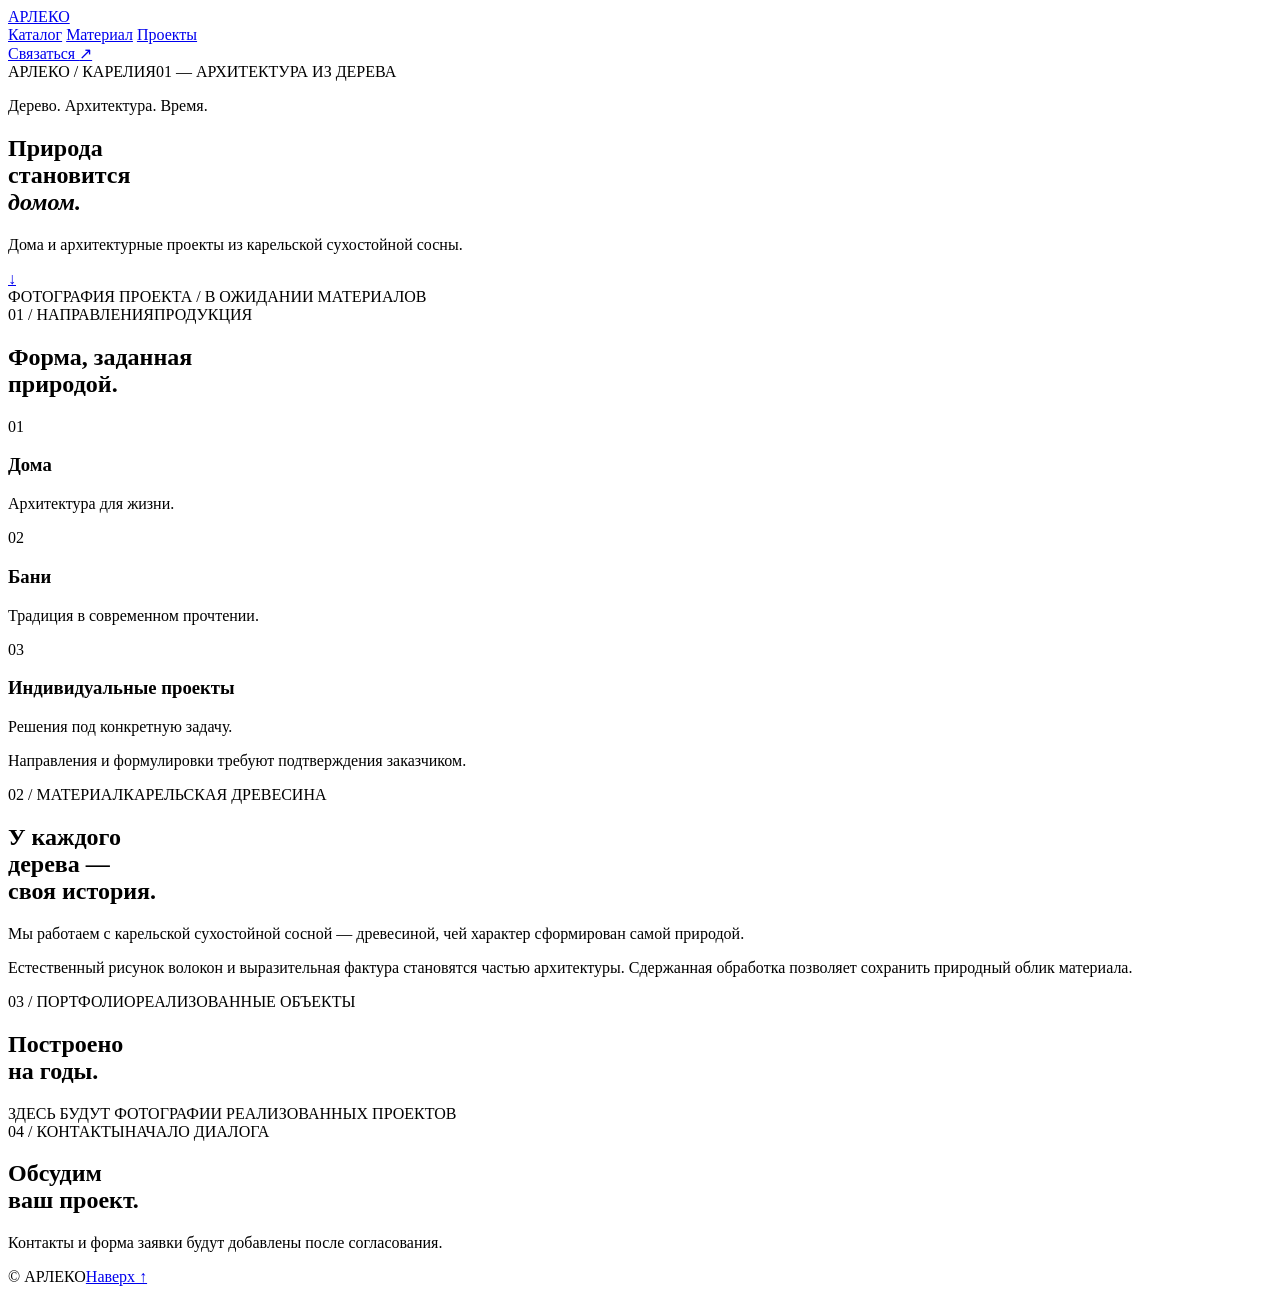
==== index.html @ 25ec2653 "feat: add index.html" ====
<!doctype html>
<html lang="ru">
<head>
  <meta charset="utf-8">
  <meta name="viewport" content="width=device-width, initial-scale=1">
  <meta name="theme-color" content="#171b18">
  <meta name="description" content="АРЛЕКО — деревянные дома из карельской древесины.">
  <title>АРЛЕКО — деревянные дома из Карелии</title>
  <link rel="stylesheet" href="./styles.css">
</head>
<body>
  <header class="site-header">
    <a class="brand" href="#top" aria-label="АРЛЕКО — на главную">АРЛЕКО</a>
    <nav aria-label="Основная навигация">
      <a href="#catalog">Каталог</a>
      <a href="#material">Материал</a>
      <a href="#projects">Проекты</a>
    </nav>
    <a class="header-contact" href="#contact">Связаться <span aria-hidden="true">↗</span></a>
  </header>
  <main id="top">
    <section class="hero" aria-labelledby="hero-title">
      <div class="hero-topline"><span>АРЛЕКО / КАРЕЛИЯ</span><span>01 — АРХИТЕКТУРА ИЗ ДЕРЕВА</span></div>
      <div class="hero-copy">
        <p class="eyebrow">Дерево. Архитектура. Время.</p>
        <h1 id="hero-title">Природа<br>становится<br><em>домом.</em></h1>
        <p class="hero-lead">Дома и архитектурные проекты из карельской сухостойной сосны.</p>
        <a class="round-link" href="#catalog" aria-label="Смотреть каталог">↓</a>
      </div>
      <div class="hero-visual" role="img" aria-label="Место для фотографии деревянного дома"><span>ФОТОГРАФИЯ ПРОЕКТА / В ОЖИДАНИИ МАТЕРИАЛОВ</span></div>
    </section>
    <section class="section section-catalog" id="catalog" aria-labelledby="catalog-title">
      <div class="section-meta"><span>01 / НАПРАВЛЕНИЯ</span><span>ПРОДУКЦИЯ</span></div>
      <h2 id="catalog-title">Форма, заданная<br>природой.</h2>
      <div class="tiles">
        <article class="tile"><span class="tile-num">01</span><h3>Дома</h3><p>Архитектура для жизни.</p></article>
        <article class="tile"><span class="tile-num">02</span><h3>Бани</h3><p>Традиция в современном прочтении.</p></article>
        <article class="tile"><span class="tile-num">03</span><h3>Индивидуальные проекты</h3><p>Решения под конкретную задачу.</p></article>
      </div>
      <p class="fine-print">Направления и формулировки требуют подтверждения заказчиком.</p>
    </section>
    <section class="section material" id="material" aria-labelledby="material-title">
      <div class="section-meta"><span>02 / МАТЕРИАЛ</span><span>КАРЕЛЬСКАЯ ДРЕВЕСИНА</span></div>
      <div class="material-layout"><h2 id="material-title">У каждого<br>дерева —<br>своя история.</h2><div><p class="body-large">Мы работаем с карельской сухостойной сосной — древесиной, чей характер сформирован самой природой.</p><p>Естественный рисунок волокон и выразительная фактура становятся частью архитектуры. Сдержанная обработка позволяет сохранить природный облик материала.</p></div></div>
    </section>
    <section class="section projects" id="projects" aria-labelledby="projects-title">
      <div class="section-meta"><span>03 / ПОРТФОЛИО</span><span>РЕАЛИЗОВАННЫЕ ОБЪЕКТЫ</span></div>
      <h2 id="projects-title">Построено<br>на годы.</h2>
      <div class="project-placeholder">ЗДЕСЬ БУДУТ ФОТОГРАФИИ РЕАЛИЗОВАННЫХ ПРОЕКТОВ</div>
    </section>
    <section class="section contact" id="contact" aria-labelledby="contact-title">
      <div class="section-meta"><span>04 / КОНТАКТЫ</span><span>НАЧАЛО ДИАЛОГА</span></div>
      <h2 id="contact-title">Обсудим<br>ваш проект.</h2>
      <p>Контакты и форма заявки будут добавлены после согласования.</p>
    </section>
  </main>
  <footer><span>© АРЛЕКО</span><a href="#top">Наверх ↑</a></footer>
</body>
</html>
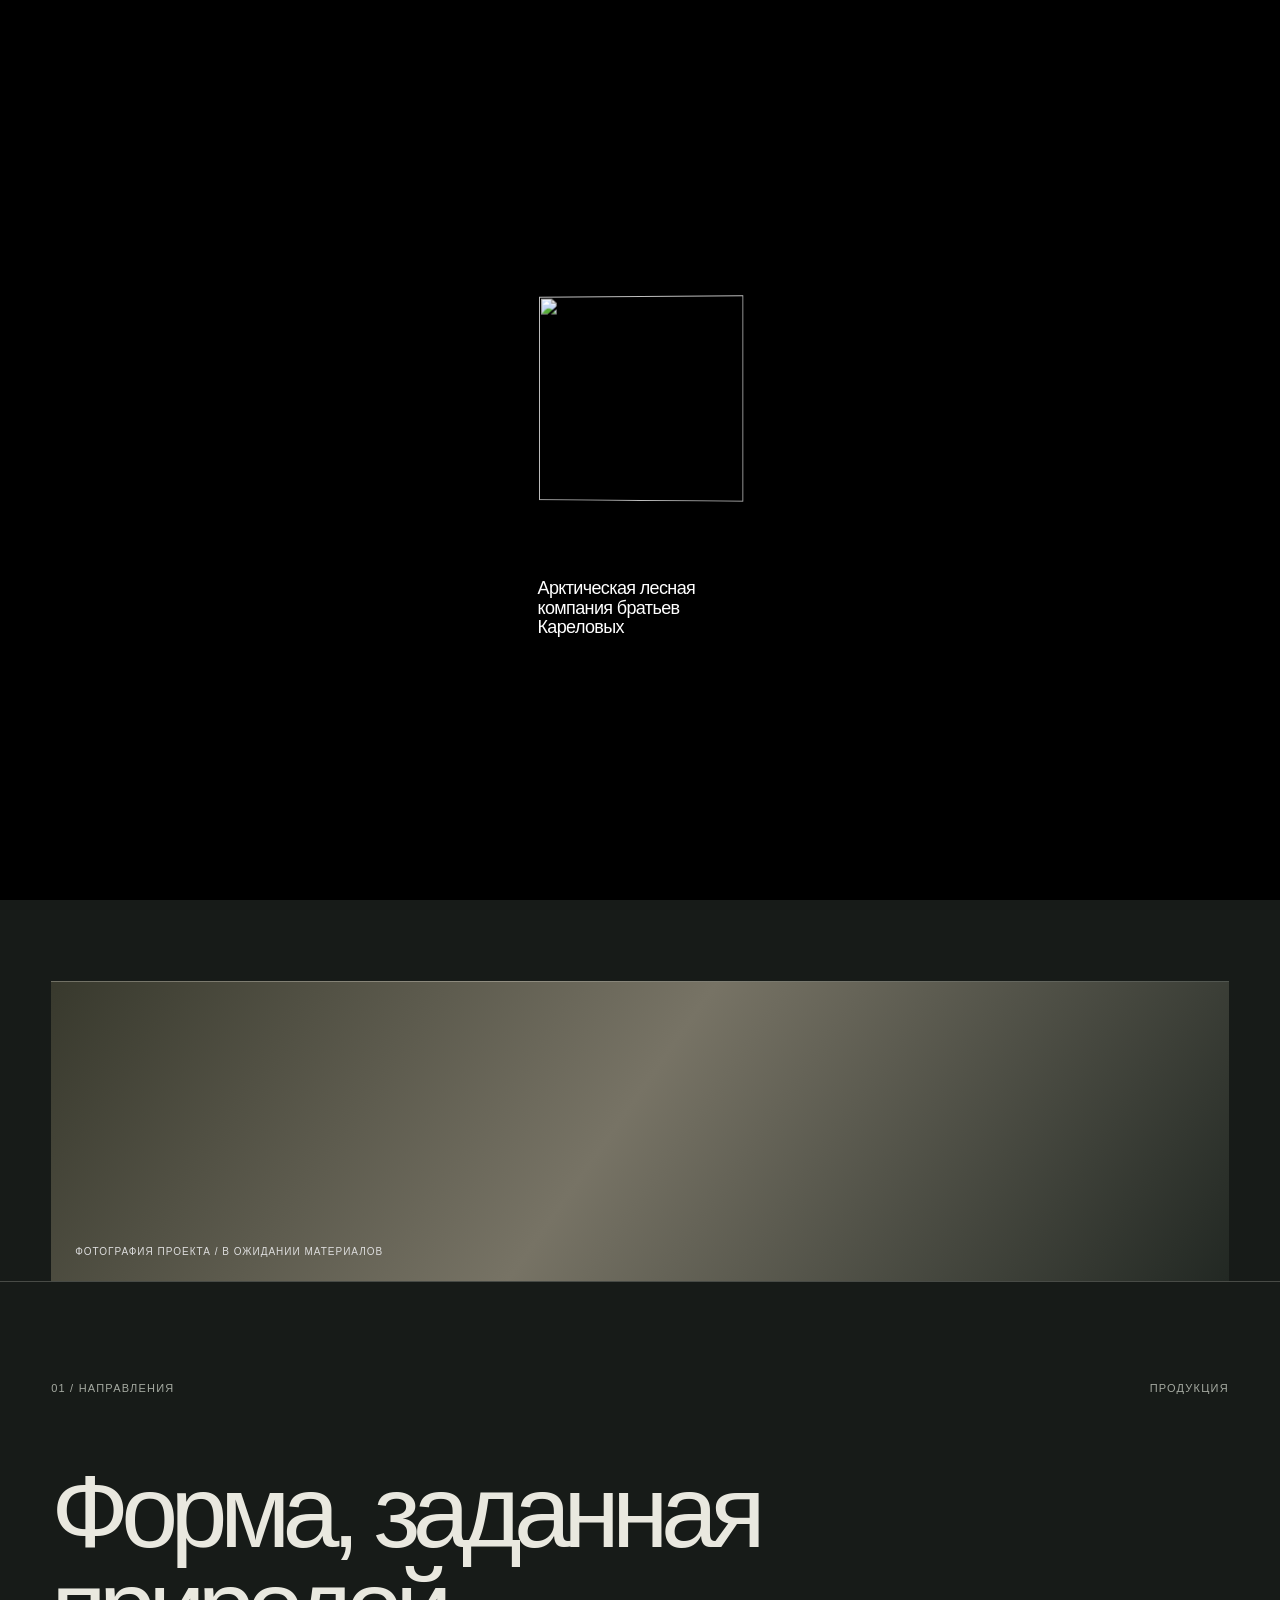
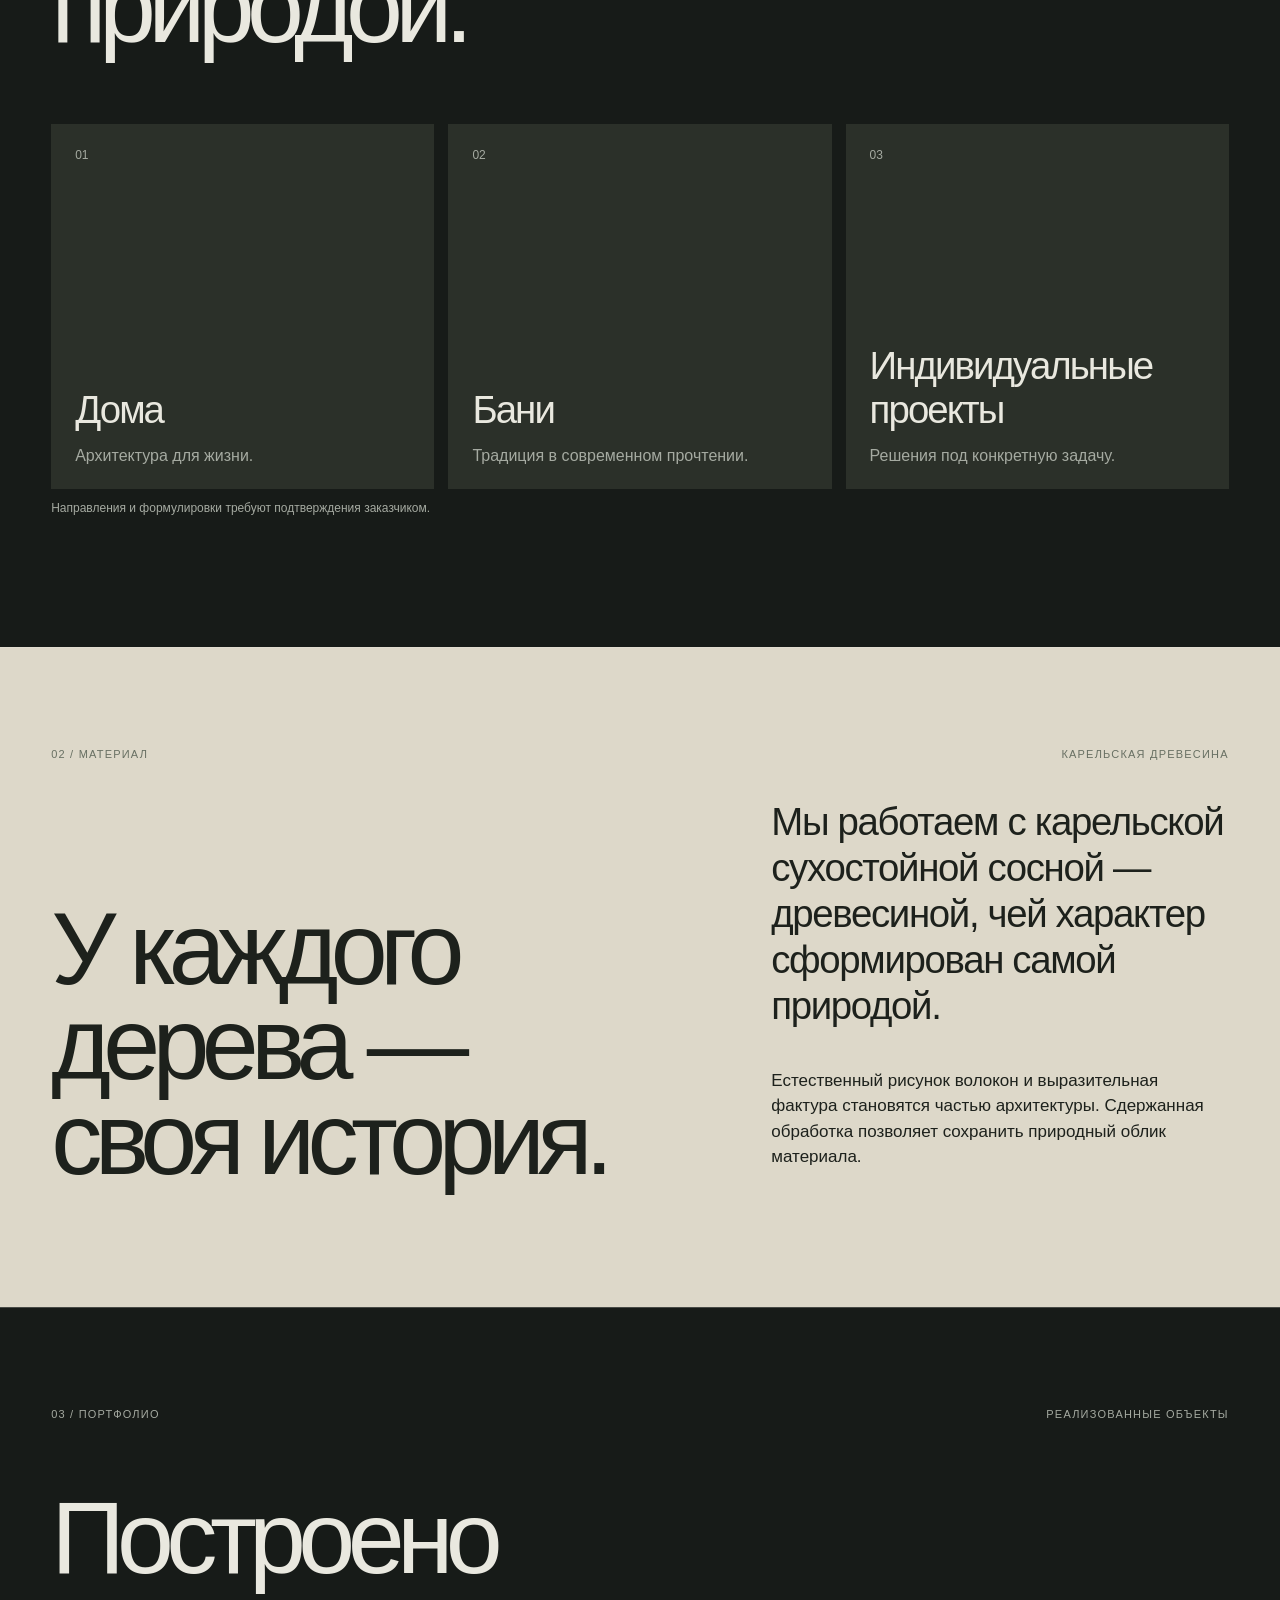
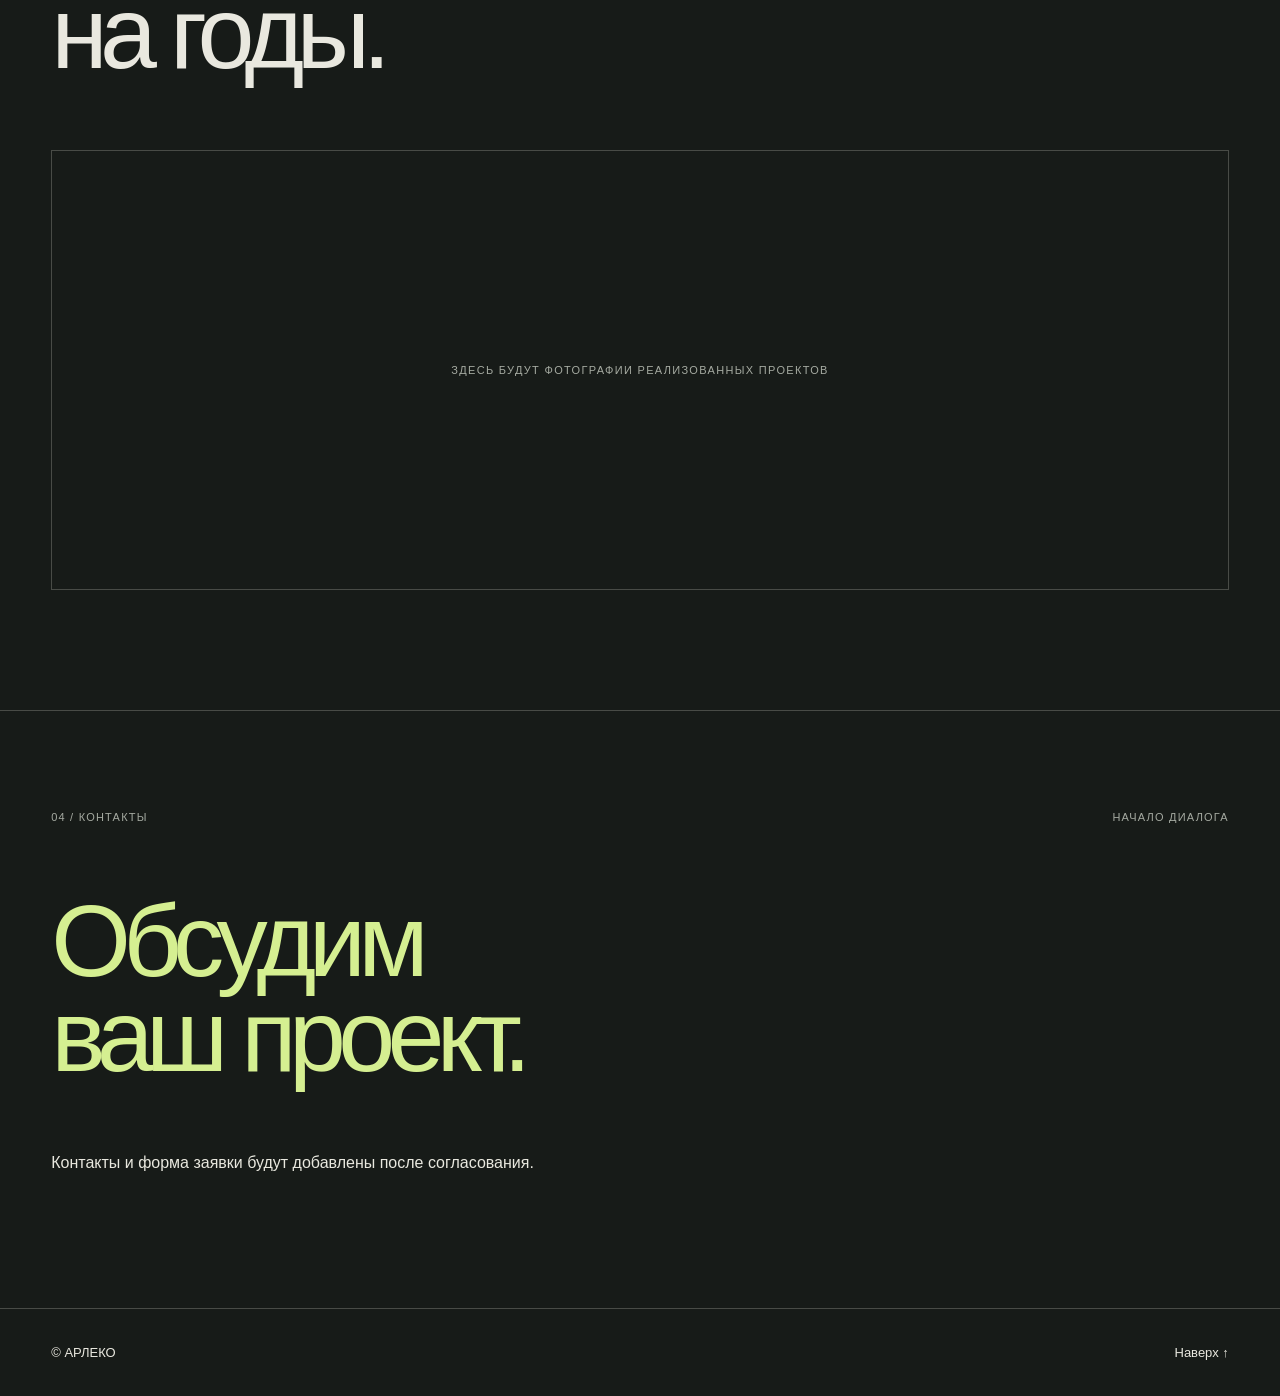
==== commit 0970f4bb: "feat: integrate ARLEKO intro loader into landing" ====
--- a/index.html
+++ b/index.html
@@ -7,6 +7,7 @@
   <meta name="description" content="АРЛЕКО — деревянные дома из карельской древесины.">
   <title>АРЛЕКО — деревянные дома из Карелии</title>
   <link rel="stylesheet" href="./styles.css">
+  <link rel="stylesheet" href="./loader.css">
 </head>
 <body>
   <header class="site-header">
@@ -55,5 +56,16 @@
     </section>
   </main>
   <footer><span>© АРЛЕКО</span><a href="#top">Наверх ↑</a></footer>
+  <div class="ar-loader" data-ar-loader role="status" aria-label="Загрузка сайта">
+    <div class="ar-loader__group">
+      <div class="ar-loader__stage">
+        <div class="ar-loader__symbol" data-ar-symbol>
+          <img class="ar-loader__image" data-ar-image src="./assets/loader/texture-01.png" alt="">
+        </div>
+      </div>
+      <p class="ar-loader__caption">Арктическая лесная<br>компания братьев<br>Кареловых</p>
+    </div>
+  </div>
+  <script src="./loader.js"></script>
 </body>
 </html>
--- a/styles.css
+++ b/styles.css
@@ -0,0 +1 @@
+:root{color-scheme:dark;--bg:#171b18;--fg:#e9e8df;--muted:#a5aaa1;--line:rgba(233,232,223,.23);--accent:#d5ef91}*{box-sizing:border-box}html{scroll-behavior:smooth}body{margin:0;background:var(--bg);color:var(--fg);font-family:Arial,Helvetica,sans-serif;-webkit-font-smoothing:antialiased}a{color:inherit;text-decoration:none}a:hover{color:var(--accent)}.site-header{height:88px;display:flex;align-items:center;justify-content:space-between;padding:0 4vw;border-bottom:1px solid var(--line)}.brand{font-size:28px;font-weight:900;letter-spacing:-.065em}.site-header nav{display:flex;gap:36px;font-size:14px}.header-contact{font-size:14px}.hero{min-height:760px;padding:24px 4vw 0;position:relative;overflow:hidden}.hero-topline,.section-meta{display:flex;justify-content:space-between;gap:20px;font-size:11px;letter-spacing:.11em;color:var(--muted)}.hero-copy{position:relative;z-index:1;max-width:960px;padding:130px 0 110px}.eyebrow{font-size:13px;text-transform:uppercase;letter-spacing:.12em}.hero h1,h2{font-weight:500;letter-spacing:-.075em;line-height:.93}.hero h1{font-size:clamp(74px,10.2vw,188px);margin:30px 0}.hero h1 em{font-style:normal;color:var(--accent)}.hero-lead{font-size:clamp(17px,1.7vw,25px);max-width:440px;line-height:1.35}.round-link{display:grid;place-items:center;border:1px solid var(--line);border-radius:50%;width:70px;height:70px;font-size:28px;margin-top:36px}.hero-visual{height:300px;border-top:1px solid var(--line);background:linear-gradient(125deg,#38392d,#777365 48%,#222823);display:flex;align-items:flex-end;padding:24px;font-size:10px;letter-spacing:.1em;color:#ddd}.section{padding:100px 4vw 120px;border-top:1px solid var(--line)}.section h2{font-size:clamp(58px,8vw,132px);margin:70px 0}.tiles{display:grid;grid-template-columns:repeat(3,minmax(0,1fr));gap:14px}.tile{min-height:365px;padding:24px;background:#2b3029;display:flex;flex-direction:column;justify-content:flex-end}.tile-num{margin-bottom:auto;color:var(--muted);font-size:12px}.tile h3{font-size:clamp(29px,3vw,53px);font-weight:500;letter-spacing:-.05em;margin:0 0 15px}.tile p{color:var(--muted);margin:0}.fine-print{font-size:12px;color:var(--muted)}.material{background:#ddd8c9;color:#1d211c}.material .section-meta{color:#687063}.material-layout{display:grid;grid-template-columns:1.35fr 1fr;gap:8vw;align-items:end}.material-layout h2{margin-bottom:0}.material-layout p{font-size:17px;line-height:1.5;max-width:500px}.material-layout .body-large{font-size:clamp(24px,3vw,41px);line-height:1.2;letter-spacing:-.035em}.project-placeholder{height:440px;display:flex;align-items:center;justify-content:center;text-align:center;padding:24px;border:1px solid var(--line);font-size:11px;letter-spacing:.12em;color:var(--muted)}.contact h2{color:var(--accent)}footer{display:flex;justify-content:space-between;padding:36px 4vw;border-top:1px solid var(--line);font-size:13px}@media(max-width:700px){.site-header{height:70px}.site-header nav{gap:12px;font-size:12px}.header-contact{display:none}.brand{font-size:21px}.hero{min-height:0}.hero-copy{padding:110px 0 70px}.hero h1{font-size:clamp(60px,14vw,110px)}.hero-visual{height:200px}.section{padding:70px 4vw 85px}.section h2{margin:55px 0}.tiles,.material-layout{grid-template-columns:1fr}.tile{min-height:250px}.section-meta{font-size:9px}.project-placeholder{height:300px}}
--- a/loader.css
+++ b/loader.css
@@ -0,0 +1,12 @@
+:root { --loader-black:#000; }
+body.is-loading{overflow:hidden}
+.ar-loader{position:fixed;inset:0;z-index:2147483000;display:grid;place-items:center;background:#000;color:#fff;font-family:'Butto Sans','Buto Sans',Arial,sans-serif;opacity:1;visibility:visible;transition:opacity 460ms cubic-bezier(.22,1,.36,1),visibility 460ms}
+.ar-loader[hidden]{display:none}
+.ar-loader.is-exiting{opacity:0;visibility:hidden;pointer-events:none}
+.ar-loader__group{width:min(205px,43vw);display:flex;flex-direction:column;align-items:flex-start;gap:78px;transform:translateY(17px)}
+.ar-loader__stage{width:100%;aspect-ratio:1;perspective:1000px;isolation:isolate}
+.ar-loader__symbol{width:100%;height:100%;transform-style:preserve-3d;transform-origin:center;transform:rotateY(0);will-change:transform}
+.ar-loader__image{display:block;width:100%;height:100%;object-fit:contain;backface-visibility:hidden;-webkit-backface-visibility:hidden}
+.ar-loader__caption{margin:0;font-weight:500;font-size:18px;line-height:1.1;letter-spacing:-.035em}
+@media(max-width:600px){.ar-loader__group{width:min(184px,49vw);gap:58px;transform:translateY(0)}.ar-loader__caption{font-size:16px}}
+@media(prefers-reduced-motion:reduce){.ar-loader,.ar-loader__symbol{transition:none!important;animation:none!important}}
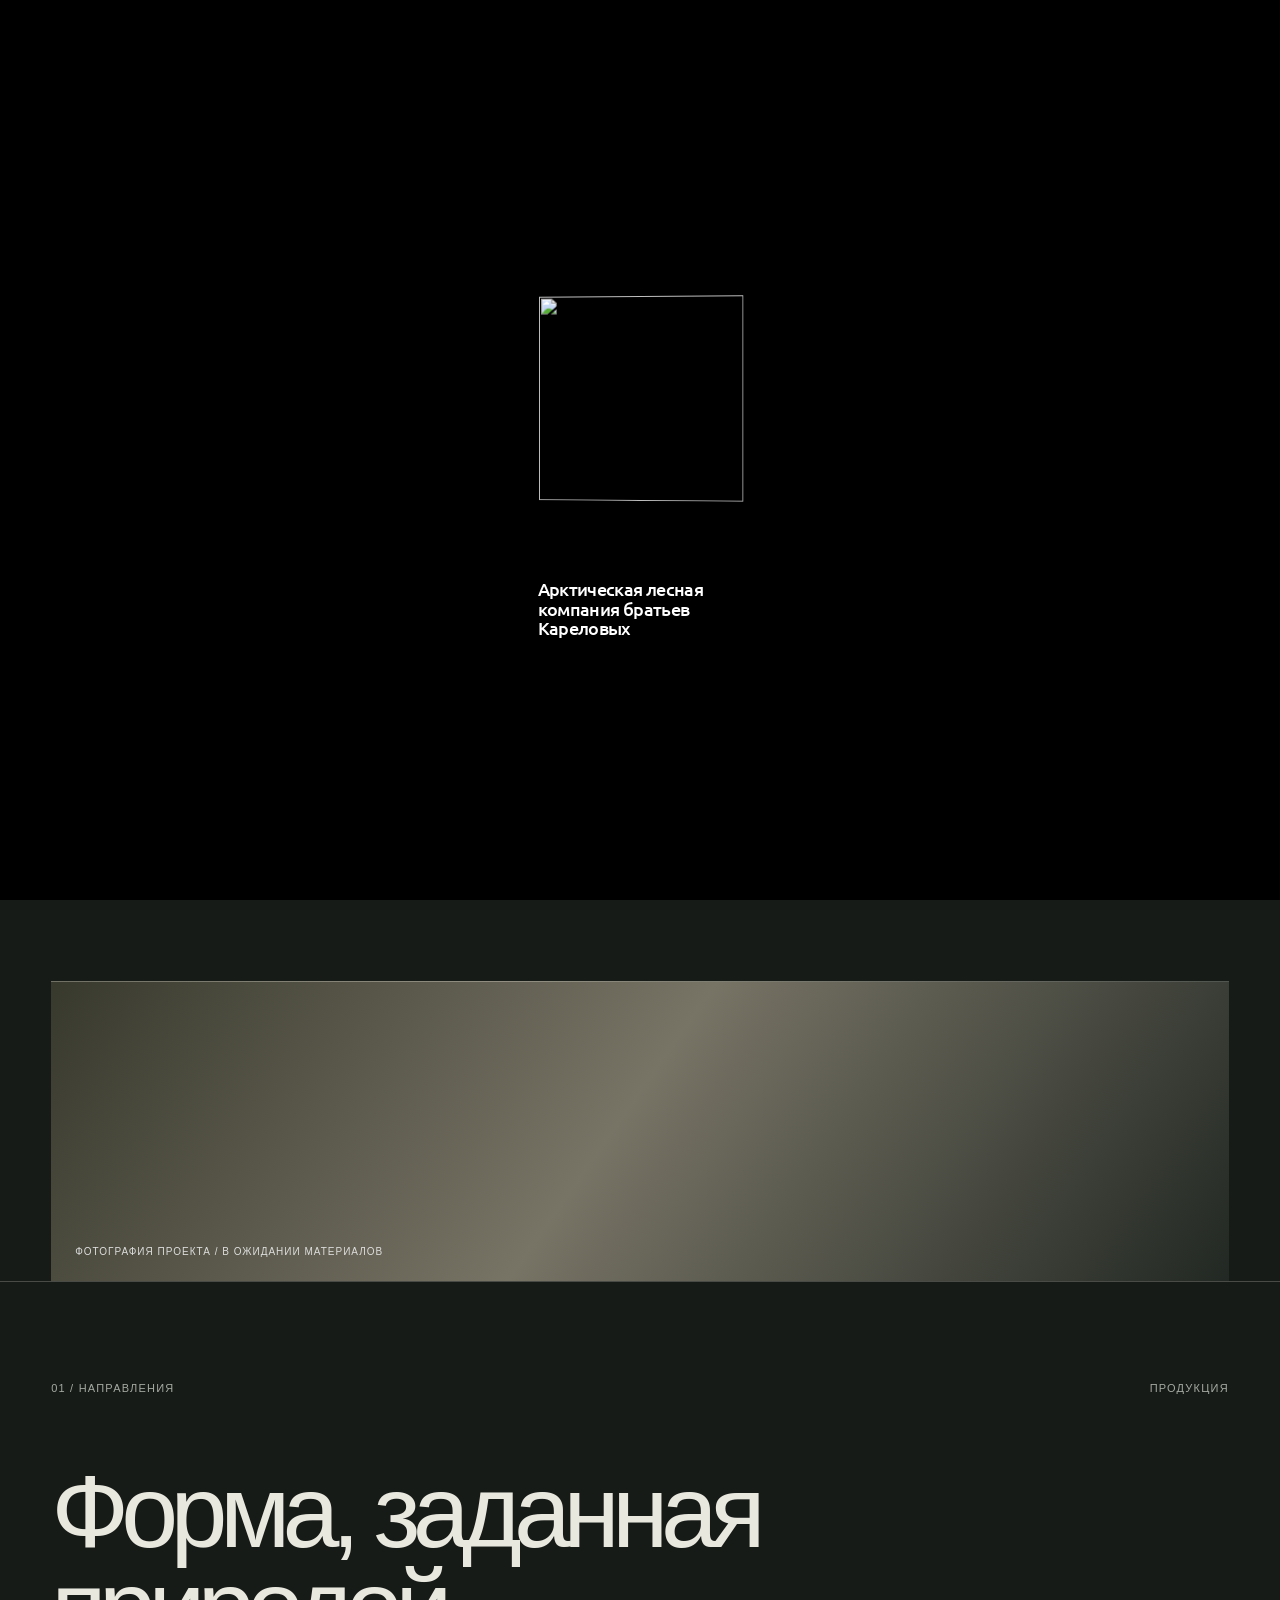
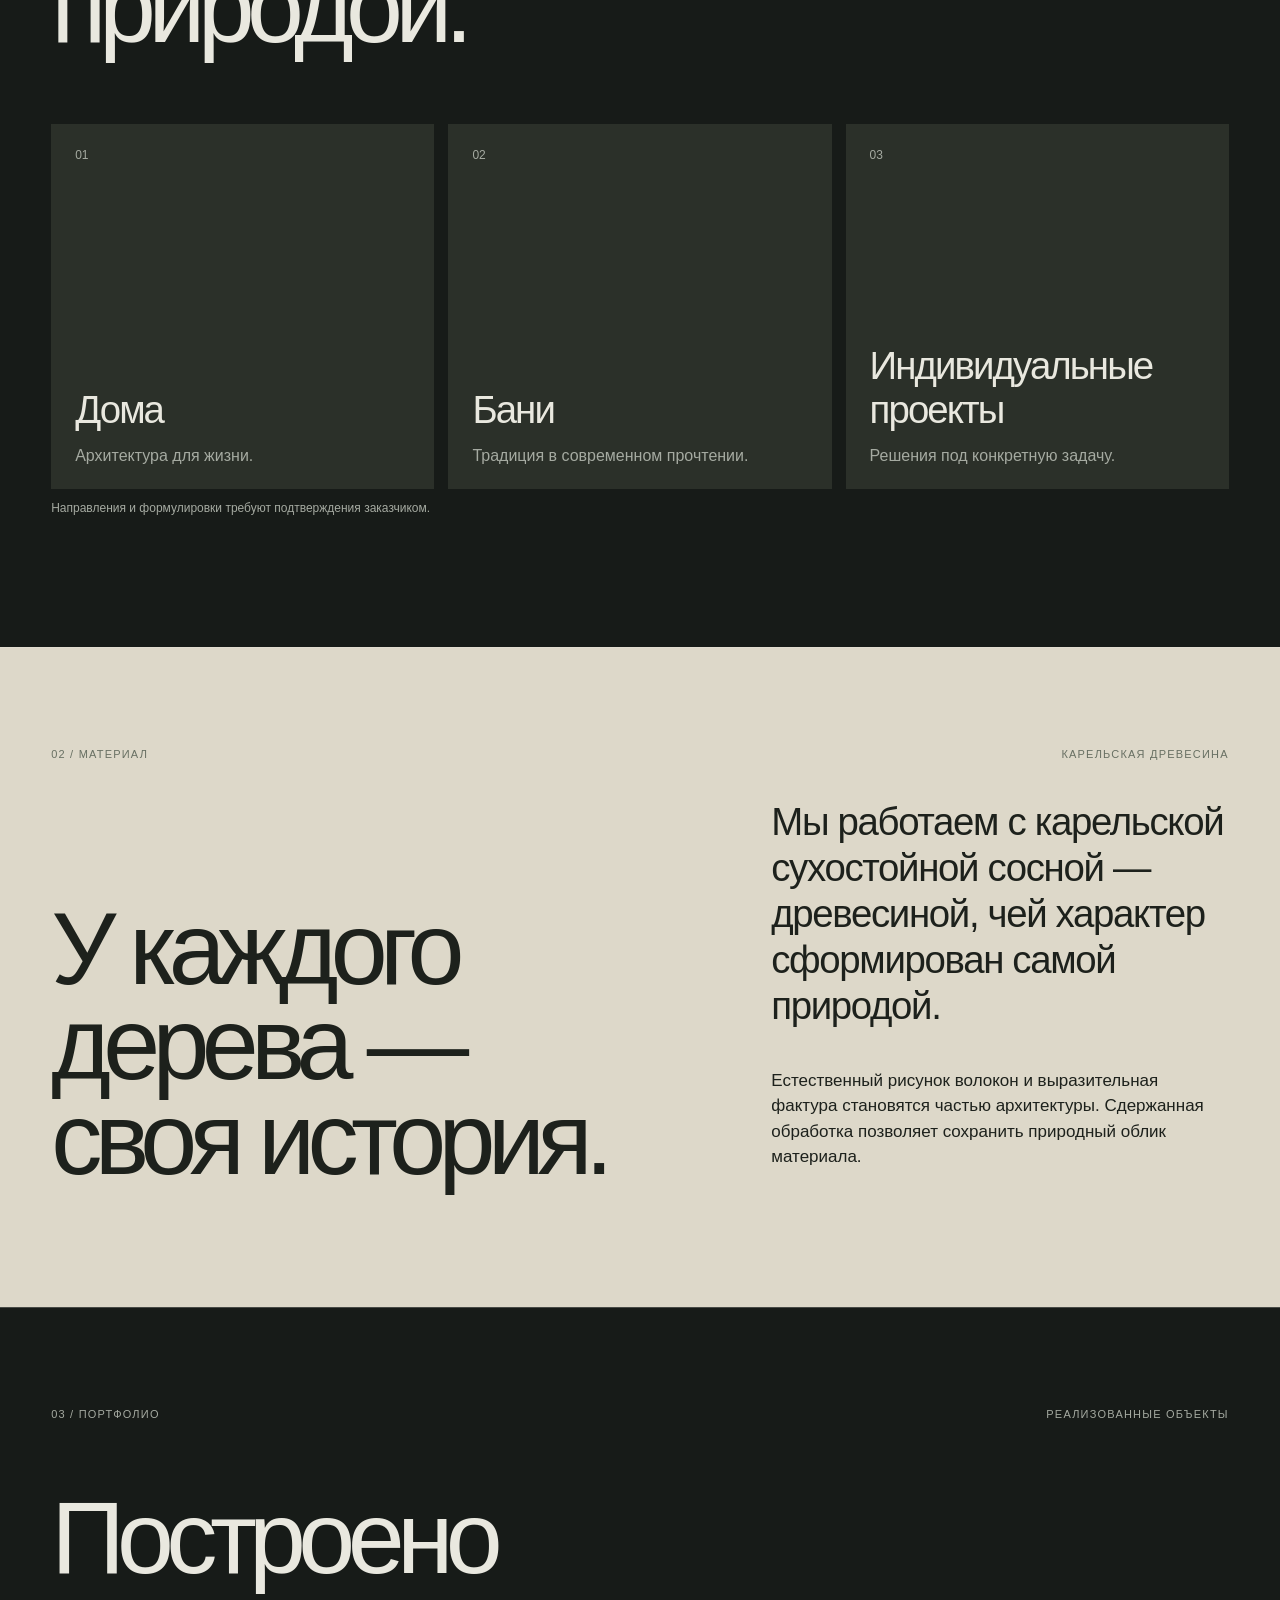
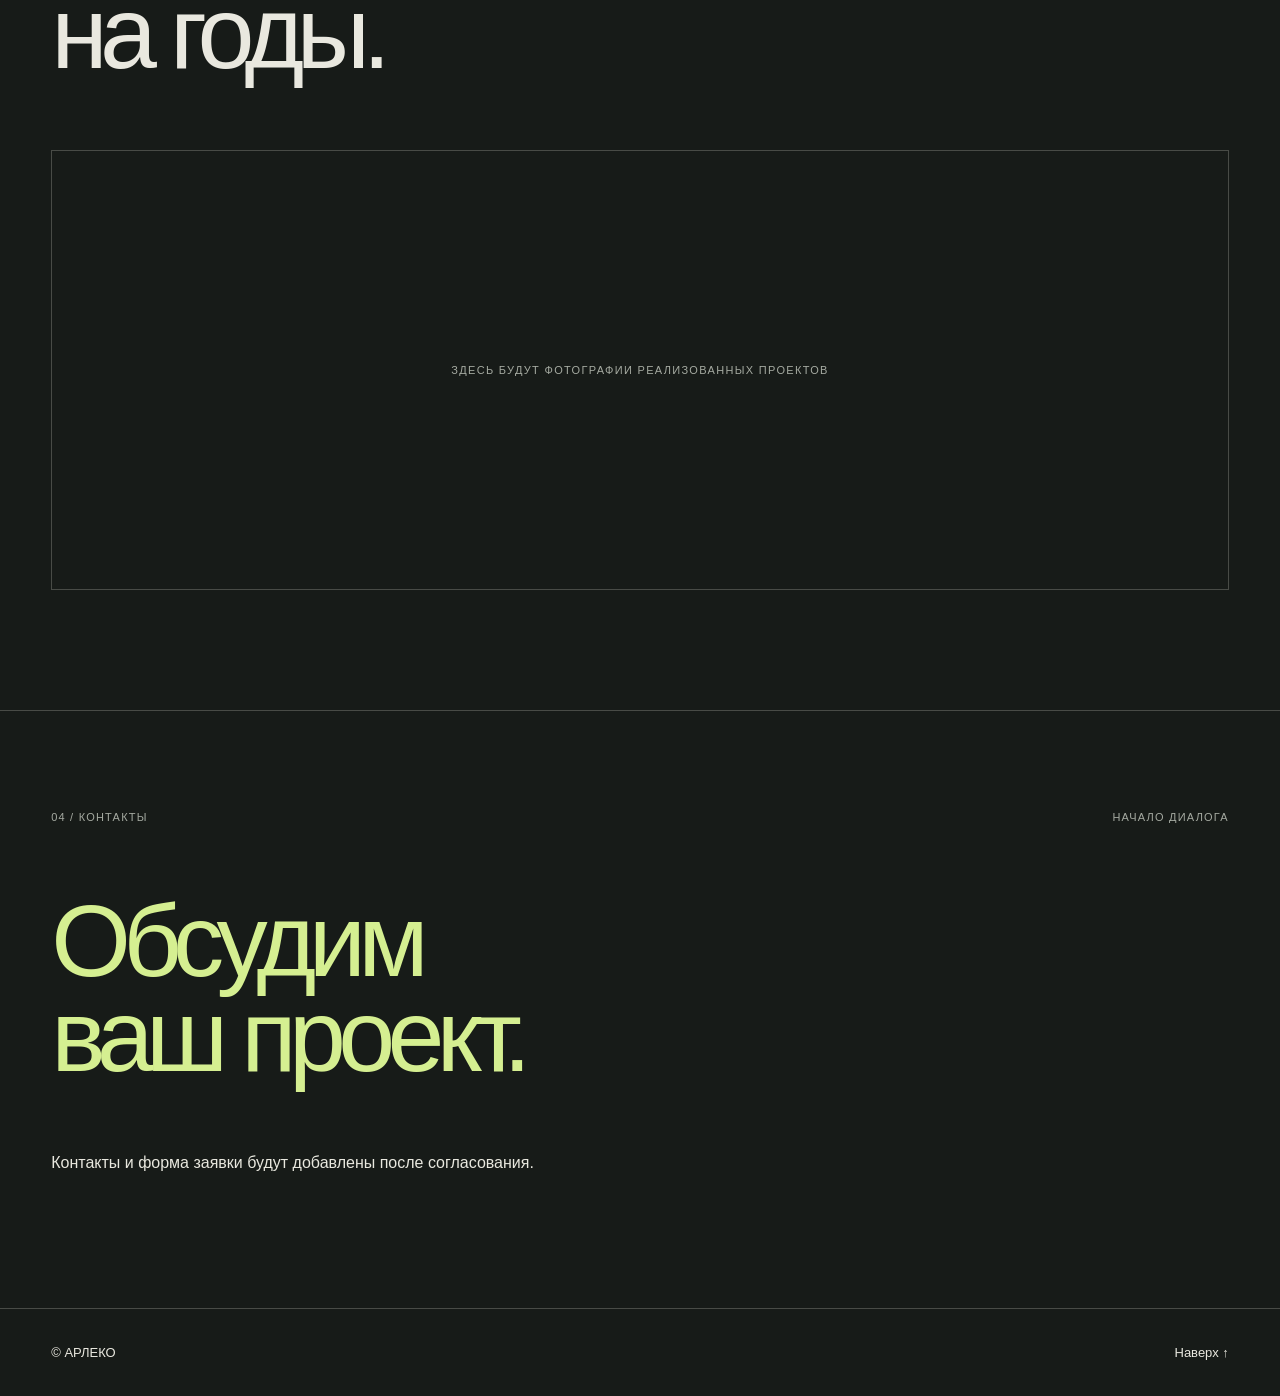
==== commit ed57526a: "fix: load Ubuntu Medium font for preloader" ====
--- a/index.html
+++ b/index.html
@@ -6,6 +6,9 @@
   <meta name="theme-color" content="#171b18">
   <meta name="description" content="АРЛЕКО — деревянные дома из карельской древесины.">
   <title>АРЛЕКО — деревянные дома из Карелии</title>
+  <link rel="preconnect" href="https://fonts.googleapis.com">
+  <link rel="preconnect" href="https://fonts.gstatic.com" crossorigin>
+  <link href="https://fonts.googleapis.com/css2?family=Ubuntu:wght@500&display=swap" rel="stylesheet">
   <link rel="stylesheet" href="./styles.css">
   <link rel="stylesheet" href="./loader.css">
 </head>
--- a/loader.css
+++ b/loader.css
@@ -1,6 +1,6 @@
 :root { --loader-black:#000; }
 body.is-loading{overflow:hidden}
-.ar-loader{position:fixed;inset:0;z-index:2147483000;display:grid;place-items:center;background:#000;color:#fff;font-family:'Butto Sans','Buto Sans',Arial,sans-serif;opacity:1;visibility:visible;transition:opacity 460ms cubic-bezier(.22,1,.36,1),visibility 460ms}
+.ar-loader{position:fixed;inset:0;z-index:2147483000;display:grid;place-items:center;background:#000;color:#fff;font-family:'Ubuntu',Arial,sans-serif;opacity:1;visibility:visible;transition:opacity 460ms cubic-bezier(.22,1,.36,1),visibility 460ms}
 .ar-loader[hidden]{display:none}
 .ar-loader.is-exiting{opacity:0;visibility:hidden;pointer-events:none}
 .ar-loader__group{width:min(205px,43vw);display:flex;flex-direction:column;align-items:flex-start;gap:78px;transform:translateY(17px)}
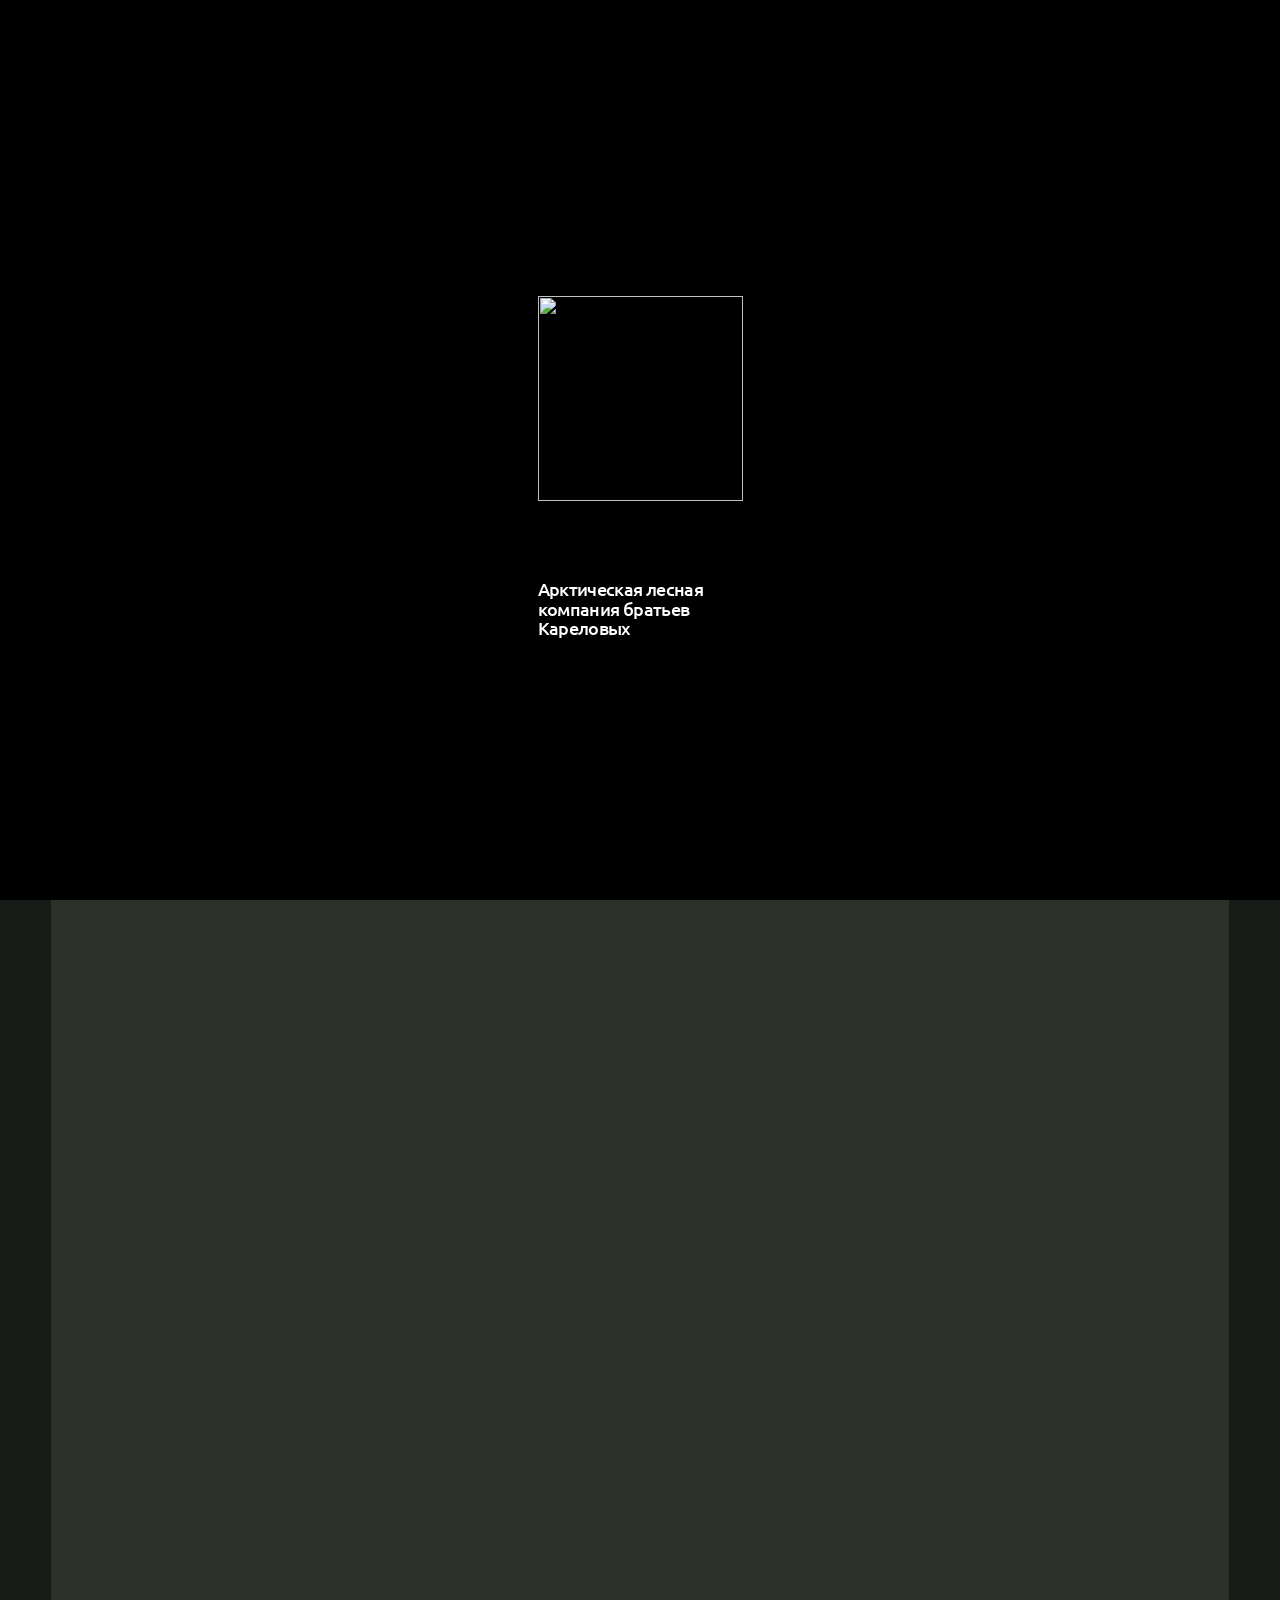
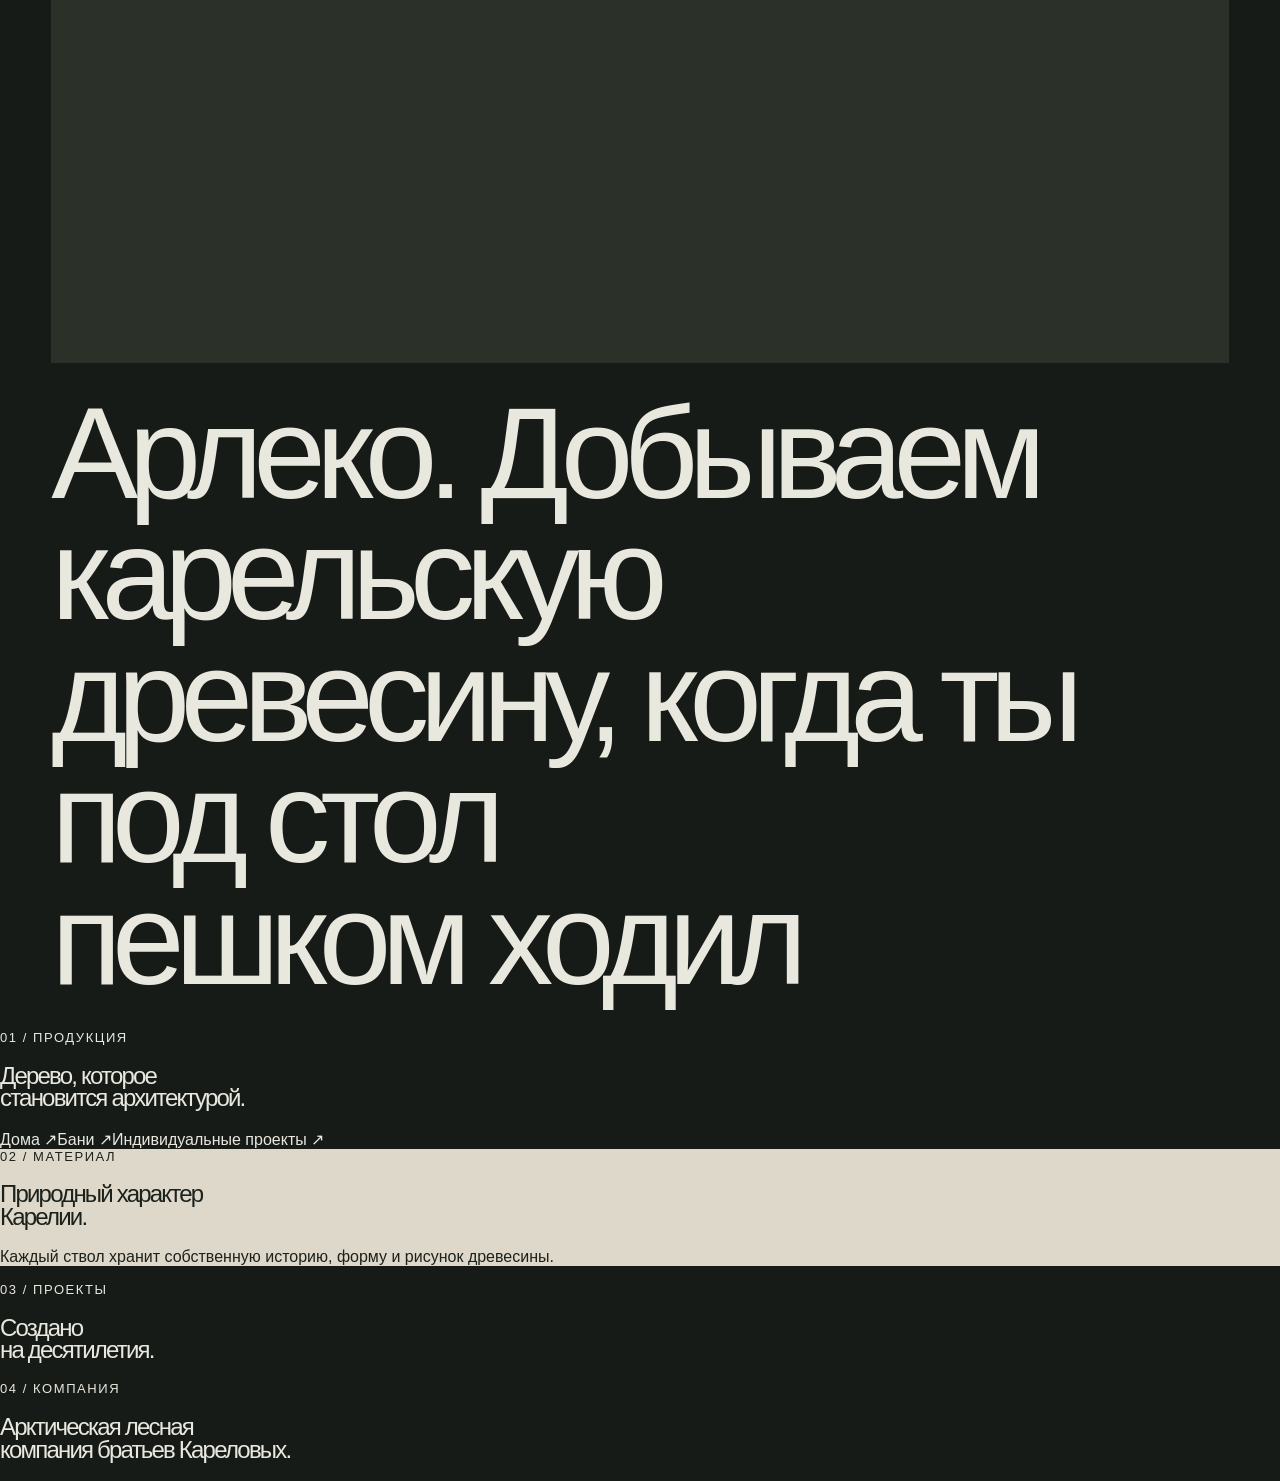
==== commit 3496174d: "feat: implement ARLEKO hero markup with layered images and loader" ====
--- a/index.html
+++ b/index.html
@@ -1,74 +1,12 @@
-<!doctype html>
-<html lang="ru">
-<head>
-  <meta charset="utf-8">
-  <meta name="viewport" content="width=device-width, initial-scale=1">
-  <meta name="theme-color" content="#171b18">
-  <meta name="description" content="АРЛЕКО — деревянные дома из карельской древесины.">
-  <title>АРЛЕКО — деревянные дома из Карелии</title>
-  <link rel="preconnect" href="https://fonts.googleapis.com">
-  <link rel="preconnect" href="https://fonts.gstatic.com" crossorigin>
-  <link href="https://fonts.googleapis.com/css2?family=Ubuntu:wght@500&display=swap" rel="stylesheet">
-  <link rel="stylesheet" href="./styles.css">
-  <link rel="stylesheet" href="./loader.css">
-</head>
-<body>
-  <header class="site-header">
-    <a class="brand" href="#top" aria-label="АРЛЕКО — на главную">АРЛЕКО</a>
-    <nav aria-label="Основная навигация">
-      <a href="#catalog">Каталог</a>
-      <a href="#material">Материал</a>
-      <a href="#projects">Проекты</a>
-    </nav>
-    <a class="header-contact" href="#contact">Связаться <span aria-hidden="true">↗</span></a>
-  </header>
-  <main id="top">
-    <section class="hero" aria-labelledby="hero-title">
-      <div class="hero-topline"><span>АРЛЕКО / КАРЕЛИЯ</span><span>01 — АРХИТЕКТУРА ИЗ ДЕРЕВА</span></div>
-      <div class="hero-copy">
-        <p class="eyebrow">Дерево. Архитектура. Время.</p>
-        <h1 id="hero-title">Природа<br>становится<br><em>домом.</em></h1>
-        <p class="hero-lead">Дома и архитектурные проекты из карельской сухостойной сосны.</p>
-        <a class="round-link" href="#catalog" aria-label="Смотреть каталог">↓</a>
-      </div>
-      <div class="hero-visual" role="img" aria-label="Место для фотографии деревянного дома"><span>ФОТОГРАФИЯ ПРОЕКТА / В ОЖИДАНИИ МАТЕРИАЛОВ</span></div>
-    </section>
-    <section class="section section-catalog" id="catalog" aria-labelledby="catalog-title">
-      <div class="section-meta"><span>01 / НАПРАВЛЕНИЯ</span><span>ПРОДУКЦИЯ</span></div>
-      <h2 id="catalog-title">Форма, заданная<br>природой.</h2>
-      <div class="tiles">
-        <article class="tile"><span class="tile-num">01</span><h3>Дома</h3><p>Архитектура для жизни.</p></article>
-        <article class="tile"><span class="tile-num">02</span><h3>Бани</h3><p>Традиция в современном прочтении.</p></article>
-        <article class="tile"><span class="tile-num">03</span><h3>Индивидуальные проекты</h3><p>Решения под конкретную задачу.</p></article>
-      </div>
-      <p class="fine-print">Направления и формулировки требуют подтверждения заказчиком.</p>
-    </section>
-    <section class="section material" id="material" aria-labelledby="material-title">
-      <div class="section-meta"><span>02 / МАТЕРИАЛ</span><span>КАРЕЛЬСКАЯ ДРЕВЕСИНА</span></div>
-      <div class="material-layout"><h2 id="material-title">У каждого<br>дерева —<br>своя история.</h2><div><p class="body-large">Мы работаем с карельской сухостойной сосной — древесиной, чей характер сформирован самой природой.</p><p>Естественный рисунок волокон и выразительная фактура становятся частью архитектуры. Сдержанная обработка позволяет сохранить природный облик материала.</p></div></div>
-    </section>
-    <section class="section projects" id="projects" aria-labelledby="projects-title">
-      <div class="section-meta"><span>03 / ПОРТФОЛИО</span><span>РЕАЛИЗОВАННЫЕ ОБЪЕКТЫ</span></div>
-      <h2 id="projects-title">Построено<br>на годы.</h2>
-      <div class="project-placeholder">ЗДЕСЬ БУДУТ ФОТОГРАФИИ РЕАЛИЗОВАННЫХ ПРОЕКТОВ</div>
-    </section>
-    <section class="section contact" id="contact" aria-labelledby="contact-title">
-      <div class="section-meta"><span>04 / КОНТАКТЫ</span><span>НАЧАЛО ДИАЛОГА</span></div>
-      <h2 id="contact-title">Обсудим<br>ваш проект.</h2>
-      <p>Контакты и форма заявки будут добавлены после согласования.</p>
-    </section>
-  </main>
-  <footer><span>© АРЛЕКО</span><a href="#top">Наверх ↑</a></footer>
-  <div class="ar-loader" data-ar-loader role="status" aria-label="Загрузка сайта">
-    <div class="ar-loader__group">
-      <div class="ar-loader__stage">
-        <div class="ar-loader__symbol" data-ar-symbol>
-          <img class="ar-loader__image" data-ar-image src="./assets/loader/texture-01.png" alt="">
-        </div>
-      </div>
-      <p class="ar-loader__caption">Арктическая лесная<br>компания братьев<br>Кареловых</p>
-    </div>
-  </div>
-  <script src="./loader.js"></script>
-</body>
-</html>+<!doctype html><html lang="ru"><head><meta charset="utf-8"><meta name="viewport" content="width=device-width,initial-scale=1"><meta name="theme-color" content="#000"><title>АРЛЕКО</title><link rel="preconnect" href="https://fonts.googleapis.com"><link rel="preconnect" href="https://fonts.gstatic.com" crossorigin><link href="https://fonts.googleapis.com/css2?family=Ubuntu:wght@400;500&display=swap" rel="stylesheet"><link rel="stylesheet" href="./styles.css"><link rel="stylesheet" href="./loader.css"></head><body class="is-loading">
+<div class="ar-loader" data-ar-loader role="status" aria-label="Загрузка сайта"><div class="ar-loader__group"><div class="ar-loader__stage"><div class="ar-loader__symbol" data-ar-symbol><img class="ar-loader__image" data-ar-image src="./assets/loader/texture-01.png" alt=""></div></div><p class="ar-loader__caption">Арктическая лесная<br>компания братьев<br>Кареловых</p></div></div>
+<main><section class="hero" id="top" data-hero><header class="hero-header"><a class="brand" href="#top" aria-label="АРЛЕКО — главная"><span class="brand-mark"><img src="./assets/brand/logo.svg" alt=""></span><span class="brand-caption">Арктическая лесная<br>компания братьев<br>Кареловых</span></a><div class="hero-actions"><a class="catalog-button" href="#catalog">каталог</a><button class="menu-toggle" aria-label="Открыть меню" aria-expanded="false" aria-controls="site-menu" type="button"><i></i><i></i></button></div><nav class="site-menu" id="site-menu" hidden aria-label="Меню сайта"><a href="#catalog">Каталог</a><a href="#material">Материал</a><a href="#projects">Проекты</a><a href="#company">Компания</a></nav></header>
+<div class="hero-scene"><div class="image-stack" aria-hidden="true">
+<div class="tile tile-1" data-depth="9"><div class="tile-inner"><img src="./assets/hero/hero-01.jpg" alt=""></div></div>
+<div class="tile tile-2" data-depth="14"><div class="tile-inner"><img src="./assets/hero/hero-02.jpg" alt=""></div></div>
+<div class="tile tile-3" data-depth="20"><div class="tile-inner"><img src="./assets/hero/hero-03.jpg" alt=""></div></div>
+<div class="tile tile-4" data-depth="25"><div class="tile-inner"><img src="./assets/hero/hero-04.jpg" alt=""></div></div>
+<div class="tile tile-5" data-depth="30"><div class="tile-inner"><img src="./assets/hero/hero-05.jpg" alt=""></div></div></div>
+<h1 class="hero-title">Арлеко. Добываем карельскую<br class="desktop-break"> древесину, когда ты под стол<br class="desktop-break"> пешком ходил</h1></div></section>
+<section class="underfold" id="catalog"><div class="eyebrow">01 / ПРОДУКЦИЯ</div><h2>Дерево, которое<br>становится архитектурой.</h2><div class="categories"><a href="#company">Дома <span>↗</span></a><a href="#company">Бани <span>↗</span></a><a href="#company">Индивидуальные проекты <span>↗</span></a></div></section><section class="underfold material" id="material"><div class="eyebrow">02 / МАТЕРИАЛ</div><h2>Природный характер<br>Карелии.</h2><p>Каждый ствол хранит собственную историю, форму и рисунок древесины.</p></section><section class="underfold" id="projects"><div class="eyebrow">03 / ПРОЕКТЫ</div><h2>Создано<br>на десятилетия.</h2></section><section class="underfold" id="company"><div class="eyebrow">04 / КОМПАНИЯ</div><h2>Арктическая лесная<br>компания братьев Кареловых.</h2></section></main>
+<script src="./hero.js"></script><script src="./loader.js"></script></body></html>
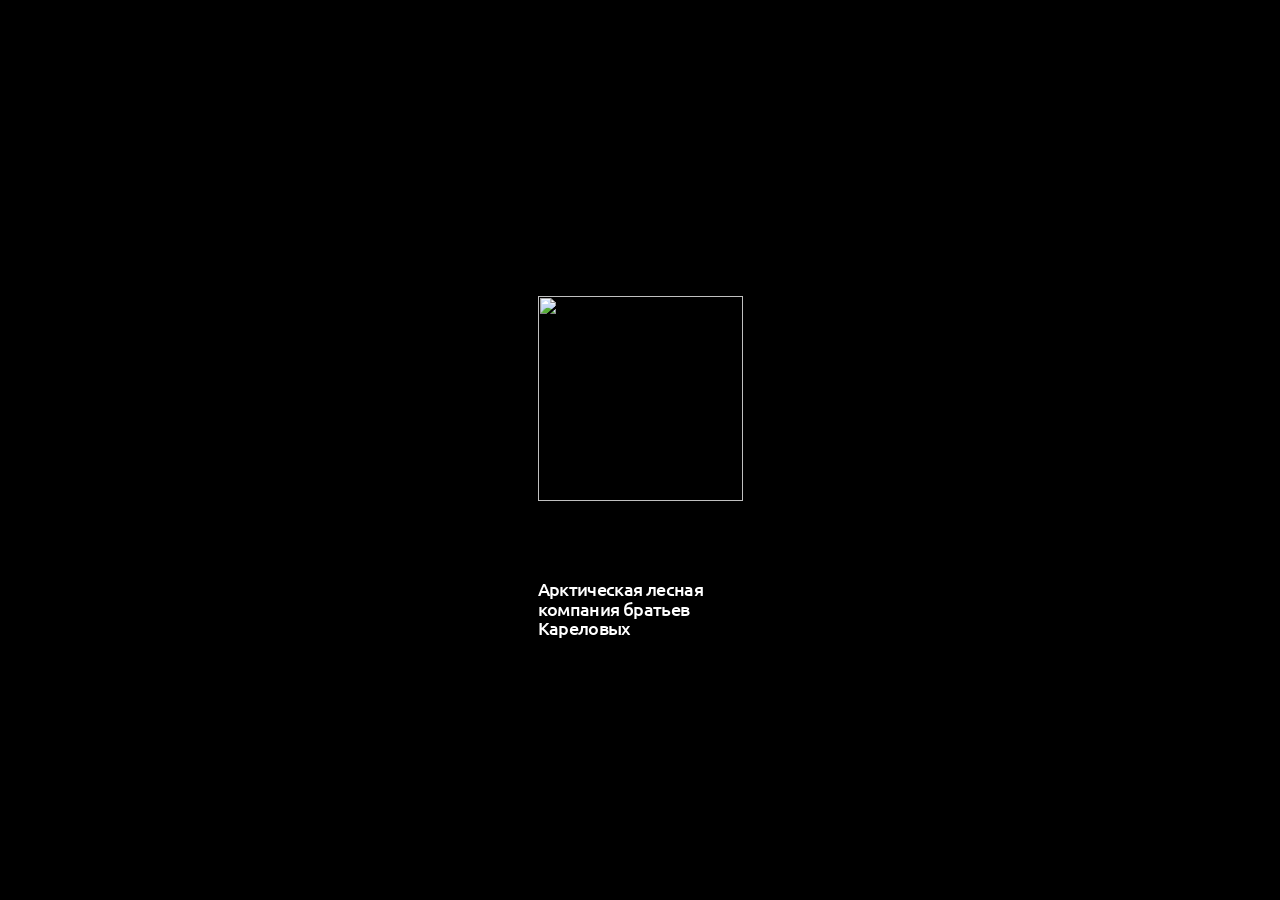
==== commit 36fa9676: "fix: keep only loading screen and hero, add cursor trail layer" ====
--- a/index.html
+++ b/index.html
@@ -1,12 +1,12 @@
 <!doctype html><html lang="ru"><head><meta charset="utf-8"><meta name="viewport" content="width=device-width,initial-scale=1"><meta name="theme-color" content="#000"><title>АРЛЕКО</title><link rel="preconnect" href="https://fonts.googleapis.com"><link rel="preconnect" href="https://fonts.gstatic.com" crossorigin><link href="https://fonts.googleapis.com/css2?family=Ubuntu:wght@400;500&display=swap" rel="stylesheet"><link rel="stylesheet" href="./styles.css"><link rel="stylesheet" href="./loader.css"></head><body class="is-loading">
 <div class="ar-loader" data-ar-loader role="status" aria-label="Загрузка сайта"><div class="ar-loader__group"><div class="ar-loader__stage"><div class="ar-loader__symbol" data-ar-symbol><img class="ar-loader__image" data-ar-image src="./assets/loader/texture-01.png" alt=""></div></div><p class="ar-loader__caption">Арктическая лесная<br>компания братьев<br>Кареловых</p></div></div>
 <main><section class="hero" id="top" data-hero><header class="hero-header"><a class="brand" href="#top" aria-label="АРЛЕКО — главная"><span class="brand-mark"><img src="./assets/brand/logo.svg" alt=""></span><span class="brand-caption">Арктическая лесная<br>компания братьев<br>Кареловых</span></a><div class="hero-actions"><a class="catalog-button" href="#catalog">каталог</a><button class="menu-toggle" aria-label="Открыть меню" aria-expanded="false" aria-controls="site-menu" type="button"><i></i><i></i></button></div><nav class="site-menu" id="site-menu" hidden aria-label="Меню сайта"><a href="#catalog">Каталог</a><a href="#material">Материал</a><a href="#projects">Проекты</a><a href="#company">Компания</a></nav></header>
-<div class="hero-scene"><div class="image-stack" aria-hidden="true">
+<div class="hero-scene"><div class="cursor-trail" data-cursor-trail aria-hidden="true"></div><div class="image-stack" aria-hidden="true">
 <div class="tile tile-1" data-depth="9"><div class="tile-inner"><img src="./assets/hero/hero-01.jpg" alt=""></div></div>
 <div class="tile tile-2" data-depth="14"><div class="tile-inner"><img src="./assets/hero/hero-02.jpg" alt=""></div></div>
 <div class="tile tile-3" data-depth="20"><div class="tile-inner"><img src="./assets/hero/hero-03.jpg" alt=""></div></div>
 <div class="tile tile-4" data-depth="25"><div class="tile-inner"><img src="./assets/hero/hero-04.jpg" alt=""></div></div>
 <div class="tile tile-5" data-depth="30"><div class="tile-inner"><img src="./assets/hero/hero-05.jpg" alt=""></div></div></div>
 <h1 class="hero-title">Арлеко. Добываем карельскую<br class="desktop-break"> древесину, когда ты под стол<br class="desktop-break"> пешком ходил</h1></div></section>
-<section class="underfold" id="catalog"><div class="eyebrow">01 / ПРОДУКЦИЯ</div><h2>Дерево, которое<br>становится архитектурой.</h2><div class="categories"><a href="#company">Дома <span>↗</span></a><a href="#company">Бани <span>↗</span></a><a href="#company">Индивидуальные проекты <span>↗</span></a></div></section><section class="underfold material" id="material"><div class="eyebrow">02 / МАТЕРИАЛ</div><h2>Природный характер<br>Карелии.</h2><p>Каждый ствол хранит собственную историю, форму и рисунок древесины.</p></section><section class="underfold" id="projects"><div class="eyebrow">03 / ПРОЕКТЫ</div><h2>Создано<br>на десятилетия.</h2></section><section class="underfold" id="company"><div class="eyebrow">04 / КОМПАНИЯ</div><h2>Арктическая лесная<br>компания братьев Кареловых.</h2></section></main>
+</main>
 <script src="./hero.js"></script><script src="./loader.js"></script></body></html>
--- a/styles.css
+++ b/styles.css
@@ -1 +1,7 @@
-:root{color-scheme:dark;--bg:#171b18;--fg:#e9e8df;--muted:#a5aaa1;--line:rgba(233,232,223,.23);--accent:#d5ef91}*{box-sizing:border-box}html{scroll-behavior:smooth}body{margin:0;background:var(--bg);color:var(--fg);font-family:Arial,Helvetica,sans-serif;-webkit-font-smoothing:antialiased}a{color:inherit;text-decoration:none}a:hover{color:var(--accent)}.site-header{height:88px;display:flex;align-items:center;justify-content:space-between;padding:0 4vw;border-bottom:1px solid var(--line)}.brand{font-size:28px;font-weight:900;letter-spacing:-.065em}.site-header nav{display:flex;gap:36px;font-size:14px}.header-contact{font-size:14px}.hero{min-height:760px;padding:24px 4vw 0;position:relative;overflow:hidden}.hero-topline,.section-meta{display:flex;justify-content:space-between;gap:20px;font-size:11px;letter-spacing:.11em;color:var(--muted)}.hero-copy{position:relative;z-index:1;max-width:960px;padding:130px 0 110px}.eyebrow{font-size:13px;text-transform:uppercase;letter-spacing:.12em}.hero h1,h2{font-weight:500;letter-spacing:-.075em;line-height:.93}.hero h1{font-size:clamp(74px,10.2vw,188px);margin:30px 0}.hero h1 em{font-style:normal;color:var(--accent)}.hero-lead{font-size:clamp(17px,1.7vw,25px);max-width:440px;line-height:1.35}.round-link{display:grid;place-items:center;border:1px solid var(--line);border-radius:50%;width:70px;height:70px;font-size:28px;margin-top:36px}.hero-visual{height:300px;border-top:1px solid var(--line);background:linear-gradient(125deg,#38392d,#777365 48%,#222823);display:flex;align-items:flex-end;padding:24px;font-size:10px;letter-spacing:.1em;color:#ddd}.section{padding:100px 4vw 120px;border-top:1px solid var(--line)}.section h2{font-size:clamp(58px,8vw,132px);margin:70px 0}.tiles{display:grid;grid-template-columns:repeat(3,minmax(0,1fr));gap:14px}.tile{min-height:365px;padding:24px;background:#2b3029;display:flex;flex-direction:column;justify-content:flex-end}.tile-num{margin-bottom:auto;color:var(--muted);font-size:12px}.tile h3{font-size:clamp(29px,3vw,53px);font-weight:500;letter-spacing:-.05em;margin:0 0 15px}.tile p{color:var(--muted);margin:0}.fine-print{font-size:12px;color:var(--muted)}.material{background:#ddd8c9;color:#1d211c}.material .section-meta{color:#687063}.material-layout{display:grid;grid-template-columns:1.35fr 1fr;gap:8vw;align-items:end}.material-layout h2{margin-bottom:0}.material-layout p{font-size:17px;line-height:1.5;max-width:500px}.material-layout .body-large{font-size:clamp(24px,3vw,41px);line-height:1.2;letter-spacing:-.035em}.project-placeholder{height:440px;display:flex;align-items:center;justify-content:center;text-align:center;padding:24px;border:1px solid var(--line);font-size:11px;letter-spacing:.12em;color:var(--muted)}.contact h2{color:var(--accent)}footer{display:flex;justify-content:space-between;padding:36px 4vw;border-top:1px solid var(--line);font-size:13px}@media(max-width:700px){.site-header{height:70px}.site-header nav{gap:12px;font-size:12px}.header-contact{display:none}.brand{font-size:21px}.hero{min-height:0}.hero-copy{padding:110px 0 70px}.hero h1{font-size:clamp(60px,14vw,110px)}.hero-visual{height:200px}.section{padding:70px 4vw 85px}.section h2{margin:55px 0}.tiles,.material-layout{grid-template-columns:1fr}.tile{min-height:250px}.section-meta{font-size:9px}.project-placeholder{height:300px}}+:root{--ease:cubic-bezier(.22,1,.36,1)}*{box-sizing:border-box}html{scroll-behavior:smooth}body{margin:0;background:#000;color:#fff;font-family:Ubuntu,Arial,sans-serif;-webkit-font-smoothing:antialiased}body.is-loading{overflow:hidden}a{color:inherit;text-decoration:none}button{font:inherit}
+.hero{height:100svh;min-height:620px;position:relative;isolation:isolate;background:#000;overflow:hidden}.hero-header{position:absolute;top:20px;left:2.45%;right:2.45%;display:flex;align-items:flex-start;justify-content:space-between;z-index:40;opacity:0;transform:translateY(-10px);transition:opacity .55s var(--ease),transform .55s var(--ease)}.hero.is-started .hero-header{opacity:1;transform:none}.brand{display:flex;align-items:flex-start;gap:17px}.brand-mark{width:43px;height:43px;display:block;overflow:hidden;flex-shrink:0}.brand-mark img{display:block;width:186px;height:43px;max-width:none}.brand-caption{font-size:13px;line-height:1.02;font-weight:500;color:#464646;padding-top:1px;letter-spacing:-.03em}.hero-actions{display:flex;align-items:center;gap:37px}.catalog-button{width:135px;height:44px;display:grid;place-items:center;border:1px solid #262626;border-radius:10px;font-size:15px;transition:border-color .2s}.catalog-button:hover,.catalog-button:focus-visible{border-color:#777}.menu-toggle{position:relative;width:42px;height:44px;border:0;background:none;cursor:pointer;display:grid;place-items:center}.menu-toggle i{position:absolute;width:24px;height:1px;background:#929292;transition:transform .25s}.menu-toggle i:first-child{transform:translateY(-3px)}.menu-toggle i:last-child{transform:translateY(3px)}.menu-toggle[aria-expanded=true] i:first-child{transform:rotate(45deg)}.menu-toggle[aria-expanded=true] i:last-child{transform:rotate(-45deg)}.site-menu{position:absolute;right:0;top:57px;background:#171717;border:1px solid #333;border-radius:12px;width:210px;padding:14px;box-shadow:0 18px 40px #0008}.site-menu[hidden]{display:none}.site-menu a{display:block;padding:10px;font-size:15px}.site-menu a:hover{color:#aaa}
+.hero-scene{position:absolute;inset:0;isolation:isolate}.hero-title{position:absolute;z-index:10;left:12.35%;top:39.4%;margin:0;color:#fff;font-size:clamp(38px,4.11vw,64px);font-weight:400;line-height:.9;letter-spacing:-.06em;white-space:nowrap;mix-blend-mode:exclusion;opacity:0;transform:translateY(18px);transition:opacity .65s var(--ease),transform .65s var(--ease);pointer-events:none}.hero.is-started .hero-title{opacity:1;transform:translateY(0)}.image-stack{position:absolute;inset:0;pointer-events:none;z-index:5}.tile{position:absolute;width:12.7%;aspect-ratio:1;opacity:0;transform:translate3d(0,20px,0);transition:opacity .65s var(--ease),transform .65s var(--ease);will-change:transform;backface-visibility:hidden}.hero.is-started .tile{opacity:1;transform:translate3d(0,0,0)}.tile-inner{width:100%;height:100%;will-change:transform;transform:translate3d(0,0,0)}.tile img{width:100%;height:100%;object-fit:cover;display:block}.tile-1{left:23.45%;top:32.6%;z-index:5}.tile-2{left:30.5%;top:25.1%;z-index:6}.tile-3{left:39.8%;top:20.3%;z-index:7}.tile-4{left:49.6%;top:15.2%;z-index:8}.tile-5{left:58.5%;top:10.5%;z-index:9}
+.underfold{min-height:80vh;padding:9vw 5vw;border-top:1px solid #292929;background:#000}.eyebrow{font-size:12px;color:#777;letter-spacing:.12em}.underfold h2{font-size:clamp(42px,7vw,120px);font-weight:400;line-height:1;letter-spacing:-.065em;margin:12vh 0 9vh}.categories{display:grid;grid-template-columns:repeat(3,1fr);gap:12px}.categories a{min-height:250px;background:#191919;padding:22px;display:flex;align-items:end;justify-content:space-between;font-size:24px;letter-spacing:-.04em}.categories a span{font-size:20px}.material{background:#171a16}.material p{max-width:480px;font-size:20px;line-height:1.4}
+@media(max-width:1000px){.hero-title{font-size:clamp(30px,4.2vw,54px);left:8%;top:42%}.tile{width:17%}.tile-1{left:18%;top:34%}.tile-2{left:28%;top:28%}.tile-3{left:39%;top:22%}.tile-4{left:50%;top:16%}.tile-5{left:61%;top:10%}}
+@media(max-width:700px){.hero{min-height:650px}.hero-header{top:18px;left:16px;right:16px}.brand{gap:9px}.brand-mark{width:36px;height:36px}.brand-mark img{width:155.7px;height:36px}.brand-caption{font-size:10px}.hero-actions{gap:10px}.catalog-button{width:94px;height:36px;font-size:13px}.menu-toggle{width:32px;height:36px}.hero-title{left:6%;right:6%;top:47%;white-space:normal;font-size:clamp(33px,6.2vw,48px);line-height:.95}.desktop-break{display:none}.tile{width:35%}.tile-1{left:3%;top:30%}.tile-2{left:17%;top:24%}.tile-3{left:32%;top:18%}.tile-4{left:47%;top:12%}.tile-5{left:62%;top:6%}.underfold{padding:80px 6%}.categories{grid-template-columns:1fr}.categories a{min-height:145px}}
+@media(prefers-reduced-motion:reduce){html{scroll-behavior:auto}.tile,.hero-title,.hero-header,.tile-inner{transition:none!important}}
